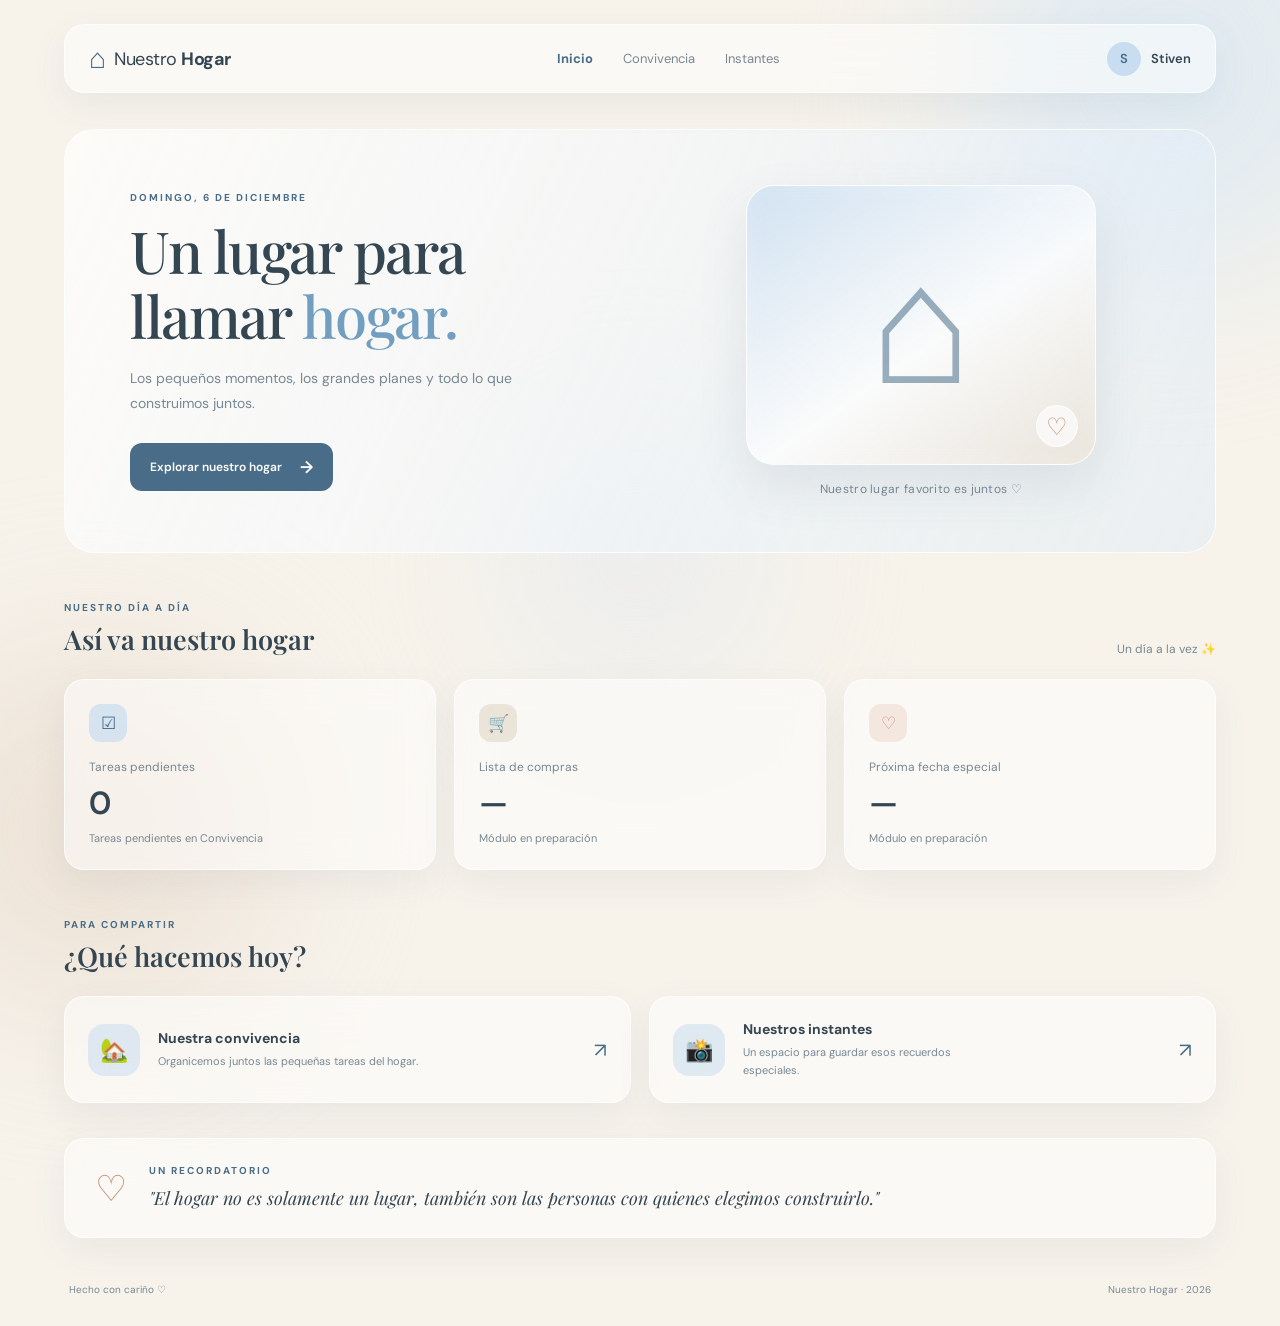
==== index.html @ 9d3fff22 "feat: crear portada y navegación compartida Agrega la página de inicio, estilos base y navegación co" ====
<!doctype html>
<html lang="es">
  <head>
    <meta charset="UTF-8" />
    <meta name="viewport" content="width=device-width, initial-scale=1.0" />
    <meta
      name="description"
      content="Nuestro Hogar: un espacio para organizar, compartir y recordar."
    />

    <title>Nuestro Hogar</title>

    <link rel="preconnect" href="https://fonts.googleapis.com" />
    <link rel="preconnect" href="https://fonts.gstatic.com" crossorigin />
    <link
      href="https://fonts.googleapis.com/css2?family=DM+Sans:wght@400;500;600;700&family=Playfair+Display:wght@500;600;700&display=swap"
      rel="stylesheet"
    />

    <link rel="stylesheet" href="styles/main.css" />
    <script src="scripts/app.js" defer></script>
    <script src="scripts/components.js" defer></script>
  </head>

  <body>
    <div class="background-decoration decoration-one"></div>
    <div class="background-decoration decoration-two"></div>
    <div class="background-decoration decoration-three"></div>

    <div class="app-container">
      <!-- Navegación principal -->
      <div id="site-header"></div>

      <main>
        <!-- Presentación principal con acceso directo al módulo de convivencia. -->
        <section class="welcome-section">
          <div class="welcome-content">
            <span class="eyebrow" id="current-date">NUESTRO ESPACIO</span>

            <h1>Un lugar para<br />llamar <span>hogar.</span></h1>

            <p>
              Los pequeños momentos, los grandes planes y todo lo que
              construimos juntos.
            </p>

            <a href="pages/convivencia.html" class="primary-button">
              Explorar nuestro hogar <span>→</span>
            </a>
          </div>

          <div class="welcome-decoration">
            <div class="home-illustration-frame">
              <span class="home-illustration" aria-hidden="true">⌂</span>
              <div class="photo-heart">♡</div>
            </div>

            <span class="decoration-caption">
              Nuestro lugar favorito es juntos ♡
            </span>
          </div>
        </section>
        <!-- Resumen rápido: las tareas usan datos guardados y los otros módulos aún están pendientes. -->
        <section class="section-block">
          <div class="section-heading">
            <div>
              <span class="eyebrow">NUESTRO DÍA A DÍA</span>
              <h2>Así va nuestro hogar</h2>
            </div>
            <span class="section-note">Un día a la vez ✨</span>
          </div>

          <div class="summary-grid">
            <article class="summary-card glass">
              <div class="card-icon blue-icon">☑</div>
              <span class="card-label">Tareas pendientes</span>
              <strong class="card-number" id="pending-tasks-count" aria-live="polite">0</strong>
              <span class="card-description" id="pending-tasks-description">Tareas pendientes en Convivencia</span>
            </article>

            <article class="summary-card glass">
              <div class="card-icon beige-icon">🛒</div>
              <span class="card-label">Lista de compras</span>
              <strong class="card-number">—</strong>
              <span class="card-description">Módulo en preparación</span>
            </article>

            <article class="summary-card glass">
              <div class="card-icon peach-icon">♡</div>
              <span class="card-label">Próxima fecha especial</span>
              <strong class="card-number">—</strong>
              <span class="card-description">Módulo en preparación</span>
            </article>
          </div>
        </section>

        <!-- Atajos para entrar a los dos módulos disponibles en esta versión. -->
        <section class="section-block">
          <div class="section-heading">
            <div>
              <span class="eyebrow">PARA COMPARTIR</span>
              <h2>¿Qué hacemos hoy?</h2>
            </div>
          </div>

          <div class="quick-access-grid">
            <a href="pages/convivencia.html" class="quick-card glass">
              <div class="quick-card-icon">🏡</div>
              <div>
                <h3>Nuestra convivencia</h3>
                <p>Organicemos juntos las pequeñas tareas del hogar.</p>
              </div>
              <span class="card-arrow">↗</span>
            </a>

            <a href="pages/instantes.html" class="quick-card glass">
              <div class="quick-card-icon">📸</div>
              <div>
                <h3>Nuestros instantes</h3>
                <p>Un espacio para guardar esos recuerdos especiales.</p>
              </div>
              <span class="card-arrow">↗</span>
            </a>
          </div>
        </section>

        <!-- Cierre visual de la portada con una frase relacionada con el propósito del proyecto. -->
        <section class="message-card glass">
          <span class="message-heart">♡</span>
          <div>
            <span class="eyebrow">UN RECORDATORIO</span>
            <p>
              "El hogar no es solamente un lugar, también son las personas con
              quienes elegimos construirlo."
            </p>
          </div>
        </section>
      </main>

      <footer class="footer">
        <span>Hecho con cariño ♡</span>
        <span>Nuestro Hogar · 2026</span>
      </footer>
    </div>
  </body>
</html>
---- styles/main.css ----
/* 1. VARIABLES E IDENTIDAD VISUAL */

:root {
    /* Variables compartidas para mantener una paleta consistente en todos los módulos. */
    --cream: #F7F3EB;
    --beige: #E8DFD2;
    --blue-light: #C8DDF0;
    --blue-medium: #91B9D8;
    --blue-dark: #496D89;
    --terracotta: #C98F79;

    --text-main: #354653;
    --text-soft: #788894;
    --white-glass: rgba(255, 255, 255, 0.48);
    --border-glass: rgba(255, 255, 255, 0.68);

    --shadow-soft: 0 12px 35px rgba(77, 105, 127, 0.08);
}

/* 2. CONFIGURACIÓN GENERAL */

* {
    margin: 0;
    padding: 0;
    box-sizing: border-box;
}

body {
    min-height: 100vh;
    background: var(--cream);
    color: var(--text-main);
    font-family: 'DM Sans', sans-serif;
    overflow-x: hidden;
    position: relative;
}

a {
    text-decoration: none;
    color: inherit;
}

button, a {
    -webkit-tap-highlight-color: transparent;
}

/* 3. FONDO Y DECORACIONES */

.background-decoration {
    /* Las manchas decorativas quedan detrás del contenido y no bloquean clics. */
    position: fixed;
    border-radius: 50%;
    filter: blur(80px);
    opacity: 0.65;
    z-index: -1;
    pointer-events: none;
}

.decoration-one {
    width: 420px;
    height: 420px;
    background: #D6E7F5;
    top: -140px;
    right: -100px;
}

.decoration-two {
    width: 380px;
    height: 380px;
    background: #E9DCCE;
    bottom: -120px;
    left: -100px;
}

.decoration-three {
    width: 250px;
    height: 250px;
    background: #E4EAF0;
    top: 48%;
    left: 40%;
}

/* 4. EFECTO GLASSMORPHISM */

.glass {
    /* Estilo translúcido reutilizado en tarjetas y navegación. */
    background: var(--white-glass);
    border: 1px solid var(--border-glass);
    backdrop-filter: blur(18px);
    -webkit-backdrop-filter: blur(18px);
    box-shadow: var(--shadow-soft);
}

/* 5. CONTENEDOR Y NAVEGACIÓN */

.app-container {
    width: min(1160px, 90%);
    margin: 0 auto;
}

.topbar {
    /* Flex mantiene marca, enlaces y perfil alineados en pantallas amplias. */
    margin-top: 24px;
    padding: 15px 24px;
    border-radius: 20px;

    display: flex;
    align-items: center;
    justify-content: space-between;
    gap: 24px;
}

.brand {
    display: flex;
    align-items: center;
    gap: 9px;
    font-size: 18px;
    letter-spacing: -0.5px;
}

.brand strong {
    font-weight: 700;
}

.brand-icon {
    font-size: 28px;
    color: var(--blue-dark);
}

.main-navigation {
    display: flex;
    align-items: center;
    gap: 30px;
}

.nav-link {
    font-size: 13px;
    color: var(--text-soft);
    transition: color 0.2s ease;
}

.nav-link:hover,
.nav-link.active {
    color: var(--blue-dark);
    font-weight: 700;
}

.profile {
    display: flex;
    align-items: center;
    gap: 10px;
    font-size: 13px;
    font-weight: 600;
}

.profile-avatar {
    width: 34px;
    height: 34px;
    display: grid;
    place-items: center;
    background: var(--blue-light);
    color: var(--blue-dark);
    border-radius: 50%;
}

/* 6. BIENVENIDA */

.welcome-section {
    min-height: 360px;
    margin-top: 36px;
    padding: 55px 65px;
    border-radius: 30px;
    background: linear-gradient(
        115deg,
        rgba(255,255,255,0.70),
        rgba(221,235,247,0.48)
    );
    border: 1px solid rgba(255,255,255,0.8);

    display: flex;
    align-items: center;
    justify-content: space-between;
    overflow: hidden;
}

.eyebrow {
    display: block;
    color: var(--blue-dark);
    font-size: 10px;
    font-weight: 700;
    letter-spacing: 2px;
    margin-bottom: 14px;
}

.welcome-content h1 {
    font-family: 'Playfair Display', serif;
    font-size: clamp(40px, 5vw, 58px);
    line-height: 1.12;
    font-weight: 500;
    letter-spacing: -1.5px;
}

.welcome-content h1 span {
    color: #729EC0;
}

.welcome-content p {
    max-width: 390px;
    margin-top: 18px;
    line-height: 1.8;
    font-size: 14px;
    color: var(--text-soft);
}

.primary-button {
    display: inline-flex;
    align-items: center;
    gap: 18px;
    margin-top: 27px;
    padding: 13px 20px;
    background: var(--blue-dark);
    color: white;
    border-radius: 12px;
    font-size: 12px;
    font-weight: 600;
    transition: transform 0.2s, background 0.2s;
}

.primary-button:hover {
    background: #385A75;
    transform: translateY(-2px);
}

.primary-button span {
    font-size: 17px;
}

/* 6. ILUSTRACIÓN DE BIENVENIDA */

.welcome-decoration {
    width: 42%;
    display: flex;
    flex-direction: column;
    align-items: center;
    gap: 16px;
    margin-right: 15px;
    flex-shrink: 0;
}

.home-illustration-frame {
    width: 100%;
    max-width: 350px;
    height: 280px;
    position: relative;
    overflow: hidden;
    border-radius: 28px;

    border: 1px solid rgba(255, 255, 255, 0.85);
    background: linear-gradient(
        145deg,
        rgba(200, 221, 240, 0.8),
        rgba(255, 255, 255, 0.65) 55%,
        rgba(232, 223, 210, 0.75)
    );

    box-shadow:
        0 20px 50px rgba(75, 105, 130, 0.12),
        inset 0 0 20px rgba(255, 255, 255, 0.2);
}

.home-illustration {
    display: grid;
    width: 100%;
    height: 100%;
    place-items: center;
    color: rgba(73, 109, 137, 0.55);
    font-size: clamp(110px, 18vw, 170px);
    line-height: 1;
}

.photo-heart {
    position: absolute;
    right: 17px;
    bottom: 17px;
    width: 42px;
    height: 42px;

    display: grid;
    place-items: center;

    background: rgba(255, 255, 255, 0.65);
    backdrop-filter: blur(12px);
    -webkit-backdrop-filter: blur(12px);

    border: 1px solid rgba(255, 255, 255, 0.8);
    border-radius: 50%;

    color: var(--terracotta);
    font-size: 24px;
}

.decoration-caption {
    color: var(--text-soft);
    font-size: 12px;
    letter-spacing: 0.3px;
    text-align: center;
}

/* 7. SECCIONES Y TÍTULOS */

.section-block {
    margin-top: 48px;
}

.section-heading {
    display: flex;
    align-items: end;
    justify-content: space-between;
    margin-bottom: 22px;
}

.section-heading .eyebrow {
    margin-bottom: 7px;
}

.section-heading h2 {
    font-family: 'Playfair Display', serif;
    font-size: 27px;
    font-weight: 600;
}

.section-note {
    color: var(--text-soft);
    font-size: 12px;
}

/* 8. TARJETAS DE RESUMEN */

.summary-grid {
    display: grid;
    grid-template-columns: repeat(3, 1fr);
    gap: 18px;
}

.summary-card {
    padding: 24px;
    border-radius: 20px;
    display: flex;
    flex-direction: column;
    transition: transform 0.25s ease;
}

.summary-card:hover,
.quick-card:hover {
    transform: translateY(-4px);
}

.card-icon {
    width: 38px;
    height: 38px;
    border-radius: 12px;
    display: grid;
    place-items: center;
    margin-bottom: 17px;
    font-size: 17px;
}

.blue-icon {
    background: rgba(200,221,240,0.7);
    color: var(--blue-dark);
}

.beige-icon {
    background: rgba(232,223,210,0.8);
}

.peach-icon {
    background: rgba(201,143,121,0.17);
    color: var(--terracotta);
}

.card-label {
    color: var(--text-soft);
    font-size: 12px;
}

.card-number {
    font-size: 32px;
    margin: 7px 0;
    font-weight: 600;
}

.card-description {
    color: var(--text-soft);
    font-size: 11px;
}

/* 9. ACCESOS RÁPIDOS */

.quick-access-grid {
    display: grid;
    grid-template-columns: repeat(2, 1fr);
    gap: 18px;
}

.quick-card {
    position: relative;
    display: flex;
    align-items: center;
    gap: 18px;
    padding: 23px;
    border-radius: 20px;
    transition: transform 0.25s ease;
}

.quick-card-icon {
    min-width: 52px;
    height: 52px;
    border-radius: 16px;
    display: grid;
    place-items: center;
    background: rgba(200,221,240,0.55);
    font-size: 23px;
}

.quick-card h3 {
    font-size: 14px;
    margin-bottom: 6px;
}

.quick-card p {
    color: var(--text-soft);
    font-size: 11px;
    line-height: 1.6;
    max-width: 260px;
}

.card-arrow {
    margin-left: auto;
    color: var(--blue-dark);
    font-size: 20px;
}

/* 10. MENSAJE ESPECIAL */
.message-card {
    margin-top: 35px;
    padding: 25px 30px;
    border-radius: 20px;
    display: flex;
    align-items: center;
    gap: 22px;
}

.message-heart {
    font-size: 36px;
    color: var(--terracotta);
}

.message-card .eyebrow {
    margin-bottom: 8px;
}

.message-card p {
    font-family: 'Playfair Display', serif;
    font-size: 18px;
    font-style: italic;
    line-height: 1.5;
    color: var(--text-main);
}

/* 11. PIE DE PÁGINA */

.footer {
    display: flex;
    justify-content: space-between;
    padding: 30px 5px;
    margin-top: 15px;
    color: var(--text-soft);
    font-size: 10px;
}

/* 12. DISEÑO RESPONSIVE */

@media (max-width: 760px) {

    /* En pantallas estrechas los enlaces pasan a una fila propia bajo la marca. */
    .topbar {
        flex-wrap: wrap;
        padding: 15px;
    }

    .main-navigation {
        order: 3;
        width: 100%;
        justify-content: center;
        gap: 22px;
        padding-top: 12px;
        border-top: 1px solid rgba(255,255,255,0.5);
    }

    .welcome-section {
        padding: 38px 28px;
    }

    .summary-grid {
        grid-template-columns: repeat(2, 1fr);
    }

    .quick-access-grid {
        grid-template-columns: 1fr;
    }
}

@media (max-width: 480px) {

    .app-container {
        width: 92%;
    }

    .welcome-section {
        min-height: auto;
        padding: 35px 23px;
    }

    .welcome-content h1 {
        font-size: 42px;
    }

    .summary-grid {
        grid-template-columns: 1fr;
    }

    .section-heading h2 {
        font-size: 23px;
    }

    .section-note {
        display: none;
    }

    .message-card {
        padding: 20px;
        align-items: flex-start;
    }

    .message-card p {
        font-size: 16px;
    }

    .footer {
        gap: 12px;
        flex-wrap: wrap;
    }
}
@media (max-width: 760px) {
    .welcome-section {
        flex-direction: column;
        align-items: flex-start;
        gap: 30px;
    }

    .welcome-decoration {
        width: 100%;
        margin: 0;
    }

    .home-illustration-frame {
        max-width: 100%;
        height: 260px;
    }
}

/* 13. MÓDULO: CONVIVENCIA */

.module-header {
    margin-top: 55px;
    display: flex;
    justify-content: space-between;
    align-items: center;
    gap: 25px;
}

.module-header h1 {
    max-width: 650px;
    font-family: 'Playfair Display', serif;
    font-size: clamp(34px, 4vw, 46px);
    line-height: 1.2;
    font-weight: 600;
}

.module-header h1 span {
    color: #729EC0;
}

.module-header p {
    margin-top: 13px;
    color: var(--text-soft);
    font-size: 14px;
    line-height: 1.7;
    max-width: 560px;
}

.module-decoration {
    width: 105px;
    height: 105px;
    flex-shrink: 0;
    display: grid;
    place-items: center;
    border-radius: 50%;
    background: rgba(255,255,255,0.5);
    border: 1px solid rgba(255,255,255,0.8);
    color: var(--terracotta);
    font-size: 48px;
    box-shadow: var(--shadow-soft);
}

/* Indicadores */

.task-stats {
    margin-top: 32px;
    display: grid;
    grid-template-columns: repeat(3, 1fr);
    gap: 18px;
}

.stat-card {
    padding: 20px 22px;
    border-radius: 19px;
    display: flex;
    align-items: center;
    gap: 15px;
}

.stat-icon {
    width: 43px;
    height: 43px;
    display: grid;
    place-items: center;
    border-radius: 14px;
    background: rgba(200,221,240,0.55);
    font-size: 20px;
}

.stat-card > div {
    display: flex;
    flex-direction: column;
    gap: 4px;
}

.stat-label {
    font-size: 11px;
    color: var(--text-soft);
}

.stat-card strong {
    font-size: 25px;
}

/* Equilibrio */

.balance-grid {
    display: grid;
    grid-template-columns: repeat(2, 1fr);
    gap: 18px;
}

.balance-card {
    padding: 19px 22px;
    border-radius: 18px;
    display: flex;
    align-items: center;
    gap: 14px;
}

.balance-avatar {
    width: 43px;
    height: 43px;
    display: grid;
    place-items: center;
    border-radius: 50%;
    background: var(--blue-light);
    color: var(--blue-dark);
    font-weight: 700;
}

.ana-avatar {
    background: #F1DED6;
    color: #AD7866;
}

.balance-info {
    display: flex;
    flex-direction: column;
    gap: 5px;
}

.balance-info span {
    font-size: 12px;
    color: var(--text-soft);
}

.balance-info strong {
    font-size: 16px;
}

.balance-note {
    margin-top: 12px;
    font-size: 11px;
    color: var(--text-soft);
}

/* Distribución del módulo */

.task-layout {
    /* El formulario queda al lado de la lista; el breakpoint lo apila en tabletas. */
    display: grid;
    grid-template-columns: 330px minmax(0, 1fr);
    align-items: start;
    gap: 20px;
}

.task-form-card,
.task-list-card {
    padding: 25px;
    border-radius: 22px;
}

.task-form-card h3,
.task-list-card h3 {
    font-size: 16px;
    font-weight: 700;
}

.form-description {
    margin-top: 7px;
    margin-bottom: 23px;
    color: var(--text-soft);
    font-size: 11px;
    line-height: 1.6;
}

.form-group {
    margin-bottom: 17px;
}

.form-group label {
    display: block;
    margin-bottom: 8px;
    color: var(--text-main);
    font-size: 12px;
    font-weight: 600;
}

.form-group input,
.form-group select,
.task-filter {
    width: 100%;
    padding: 12px;
    border: 1px solid rgba(130,155,175,0.22);
    border-radius: 11px;
    background: rgba(255,255,255,0.58);
    color: var(--text-main);
    font-family: inherit;
    font-size: 12px;
    outline: none;
    transition: border-color 0.2s, box-shadow 0.2s;
}

.form-group input:focus,
.form-group select:focus,
.task-filter:focus {
    border-color: var(--blue-medium);
    box-shadow: 0 0 0 3px rgba(145,185,216,0.15);
}

.form-submit {
    width: 100%;
    justify-content: center;
    cursor: pointer;
    border: none;
    font-family: inherit;
}

.task-list-heading {
    display: flex;
    justify-content: space-between;
    align-items: center;
    gap: 15px;
    margin-bottom: 20px;
}

.task-list-heading span {
    display: block;
    margin-top: 6px;
    font-size: 11px;
    color: var(--text-soft);
}

.task-filter {
    width: auto;
    min-width: 125px;
    padding: 9px;
}

.task-list {
    display: flex;
    flex-direction: column;
    gap: 11px;
}

/* Elementos individuales de la lista */

.task-item {
    display: flex;
    align-items: center;
    gap: 12px;
    padding: 15px;
    border: 1px solid rgba(255,255,255,0.75);
    background: rgba(255,255,255,0.35);
    border-radius: 15px;
    transition: background 0.2s;
}

.task-item:hover {
    background: rgba(255,255,255,0.65);
}

.task-check {
    width: 19px;
    height: 19px;
    flex-shrink: 0;
    accent-color: var(--blue-dark);
    cursor: pointer;
}

.task-details {
    min-width: 0;
    flex: 1;
}

.task-details h4 {
    font-size: 12px;
    font-weight: 600;
    overflow-wrap: anywhere;
}

.task-details p {
    margin-top: 5px;
    color: var(--text-soft);
    font-size: 10px;
}

.task-points {
    white-space: nowrap;
    font-size: 11px;
    font-weight: 700;
    color: var(--blue-dark);
}

.task-delete {
    border: none;
    background: transparent;
    color: #B77D69;
    font-size: 17px;
    cursor: pointer;
    padding: 5px;
}

.task-completed .task-details h4 {
    text-decoration: line-through;
    color: var(--text-soft);
}

.task-completed {
    opacity: 0.72;
}

/* Estado vacío */

.empty-state {
    min-height: 230px;
    display: flex;
    flex-direction: column;
    justify-content: center;
    align-items: center;
    text-align: center;
    padding: 25px;
}

.empty-state > span {
    font-size: 35px;
    margin-bottom: 12px;
}

.empty-state h3 {
    font-family: 'Playfair Display', serif;
    font-size: 20px;
}

.empty-state p {
    max-width: 250px;
    margin-top: 8px;
    font-size: 11px;
    color: var(--text-soft);
    line-height: 1.7;
}

/* Ruleta futura */

.roulette-card {
    margin-top: 35px;
    margin-bottom: 20px;
    padding: 24px;
    border-radius: 20px;
    display: flex;
    align-items: center;
    gap: 20px;
}

.roulette-icon {
    width: 55px;
    height: 55px;
    flex-shrink: 0;
    display: grid;
    place-items: center;
    background: rgba(200,221,240,0.55);
    border-radius: 16px;
    font-size: 26px;
}

.roulette-card .eyebrow {
    margin-bottom: 6px;
}

.roulette-card h2 {
    font-family: 'Playfair Display', serif;
    font-size: 22px;
}

.roulette-card p {
    margin-top: 5px;
    font-size: 11px;
    color: var(--text-soft);
    line-height: 1.6;
}

.coming-soon {
    margin-left: auto;
    padding: 8px 11px;
    border-radius: 20px;
    background: rgba(200,221,240,0.5);
    color: var(--blue-dark);
    font-size: 9px;
    font-weight: 700;
    white-space: nowrap;
}

/* Adaptación a dispositivos */

@media (max-width: 900px) {
    .task-layout {
        grid-template-columns: 1fr;
    }

    .task-form-card {
        max-width: none;
    }
}

@media (max-width: 760px) {
    .module-header {
        margin-top: 35px;
    }

    .module-decoration {
        width: 75px;
        height: 75px;
        font-size: 35px;
    }

    .task-stats {
        grid-template-columns: 1fr;
    }

    .roulette-card {
        flex-wrap: wrap;
    }

    .coming-soon {
        margin-left: 0;
    }
}

@media (max-width: 480px) {
    .module-header {
        align-items: flex-start;
    }

    .module-decoration {
        display: none;
    }

    .balance-grid {
        grid-template-columns: 1fr;
    }

    .task-form-card,
    .task-list-card {
        padding: 18px;
    }

    .task-list-heading {
        align-items: flex-start;
        flex-direction: column;
    }

    .task-filter {
        width: 100%;
    }

    .task-item {
        gap: 8px;
        padding: 11px;
    }

    .task-points {
        font-size: 10px;
    }
}

/* 14. MÓDULO: NUESTROS INSTANTES */

.moments-container {
    width: min(1100px, 92%);
    margin: 45px auto 70px;
}

.moments-header {
    display: flex;
    justify-content: space-between;
    align-items: center;
    gap: 25px;
    margin-bottom: 35px;
}

.moments-header h1 {
    color: var(--text-main);
    font-size: clamp(2rem, 5vw, 2.8rem);
    margin: 8px 0;
}

.moments-header h1 span {
    color: var(--blue-medium);
}

.moments-header p {
    color: var(--text-soft);
    margin: 0;
}

.moments-container .eyebrow {
    font-size: 0.72rem;
}

.moments-counter {
    min-width: 125px;
    padding: 18px 22px;
    text-align: center;
    background: var(--white-glass);
    border: 1px solid var(--border-glass);
    border-radius: 18px;
    box-shadow: var(--shadow-soft);
}

.moments-counter span {
    display: block;
    color: var(--blue-dark);
    font-size: 2rem;
    font-weight: 700;
}

.moments-counter small {
    color: var(--text-soft);
}

.memory-intro {
    padding: 35px;
    margin-bottom: 40px;
    border-radius: 25px;
    background: linear-gradient(
        120deg,
        rgba(200, 221, 240, 0.65),
        rgba(255, 255, 255, 0.65)
    );
    border: 1px solid var(--border-glass);
}

.memory-intro h2 {
    margin: 8px 0;
    color: var(--text-main);
}

.memory-intro p {
    max-width: 600px;
    color: var(--text-soft);
    line-height: 1.6;
    margin-bottom: 0;
}

.intro-icon {
    font-size: 1.8rem;
    color: var(--blue-dark);
}

.moments-container .section-heading {
    align-items: center;
    margin-bottom: 20px;
}

.moments-container .section-heading h2 {
    margin: 7px 0 0;
    color: var(--text-main);
}

.memory-form-section {
    padding: 28px;
    margin-bottom: 50px;
    border-radius: 22px;
    background: var(--white-glass);
    border: 1px solid var(--border-glass);
    box-shadow: var(--shadow-soft);
}

.memory-form {
    /* La foto y los campos comparten el espacio antes de apilarse en móvil. */
    display: grid;
    grid-template-columns: 0.9fr 1.1fr;
    gap: 30px;
    margin-top: 25px;
}

.photo-upload-area {
    display: flex;
    flex-direction: column;
    gap: 12px;
}

.photo-upload-label {
    min-height: 250px;
    padding: 25px;
    display: flex;
    flex-direction: column;
    justify-content: center;
    align-items: center;
    gap: 10px;
    text-align: center;
    cursor: pointer;
    border: 2px dashed var(--blue-medium);
    border-radius: 18px;
    background: rgba(200, 221, 240, 0.15);
    color: var(--text-main);
    transition: background 0.2s, transform 0.2s;
}

.photo-upload-label:hover {
    background: rgba(200, 221, 240, 0.35);
    transform: translateY(-2px);
}

.upload-icon {
    font-size: 2.5rem;
    color: var(--blue-dark);
}

.photo-upload-label small {
    color: var(--text-soft);
}

#memoryPhoto {
    /* Mantengo el input accesible por teclado sin mostrar el control nativo. */
    position: absolute;
    width: 1px;
    height: 1px;
    padding: 0;
    margin: -1px;
    overflow: hidden;
    clip: rect(0, 0, 0, 0);
    white-space: nowrap;
    border: 0;
}

.photo-upload-area:focus-within .photo-upload-label {
    outline: 3px solid var(--blue-dark);
    outline-offset: 3px;
}

.photo-preview {
    text-align: center;
}

.photo-preview img {
    width: 100%;
    max-height: 260px;
    object-fit: contain;
    border-radius: 14px;
    background: var(--beige);
}

.photo-preview button {
    margin-top: 10px;
    border: none;
    background: transparent;
    color: #a45e54;
    cursor: pointer;
}

.hidden {
    display: none !important;
}

.memory-fields {
    display: flex;
    flex-direction: column;
    gap: 10px;
}

.memory-fields label {
    margin-top: 5px;
    color: var(--text-main);
    font-size: 0.9rem;
    font-weight: 600;
}

.memory-fields input,
.memory-fields textarea {
    width: 100%;
    padding: 13px 15px;
    border: 1px solid rgba(145, 185, 216, 0.45);
    border-radius: 12px;
    outline: none;
    background: rgba(255, 255, 255, 0.7);
    color: var(--text-main);
    font: inherit;
    box-sizing: border-box;
}

.memory-fields input:focus,
.memory-fields textarea:focus {
    border-color: var(--blue-medium);
    box-shadow: 0 0 0 3px rgba(145, 185, 216, 0.15);
}

.memory-fields textarea {
    resize: vertical;
}

.memory-fields .primary-button {
    margin-top: 12px;
    padding: 14px 20px;
    border: none;
    border-radius: 12px;
    font: inherit;
    font-weight: 600;
    cursor: pointer;
}

.memory-gallery {
    display: grid;
    grid-template-columns: repeat(auto-fill, minmax(230px, 1fr));
    gap: 28px;
    align-items: start;
}

.memory-card {
    padding: 12px 12px 18px;
    background: #fffefa;
    border-radius: 5px;
    box-shadow: 0 8px 25px rgba(53, 70, 83, 0.12);
    transform: rotate(-1deg);
    transition: transform 0.25s, box-shadow 0.25s;
}

.memory-card:nth-child(even) {
    transform: rotate(1.5deg);
}

.memory-card:hover {
    transform: translateY(-6px) rotate(0);
    box-shadow: 0 15px 30px rgba(53, 70, 83, 0.16);
}

.memory-card img {
    width: 100%;
    height: 210px;
    object-fit: cover;
    display: block;
    background: var(--beige);
}

.memory-image-placeholder {
    /* Conserva el espacio de la foto cuando el archivo no se puede recuperar. */
    min-height: 210px;
    display: grid;
    place-items: center;
    padding: 16px;
    background: var(--beige);
    color: var(--text-soft);
    text-align: center;
}

.memory-card-content {
    padding: 15px 5px 0;
}

.memory-card h3 {
    margin: 0 0 7px;
    color: var(--text-main);
    font-family: Georgia, serif;
    font-size: 1.15rem;
}

.memory-card p {
    color: var(--text-soft);
    font-size: 0.88rem;
    line-height: 1.5;
    margin: 0 0 12px;
    overflow-wrap: anywhere;
}

.memory-date {
    color: var(--blue-dark);
    font-size: 0.76rem;
}

.delete-memory {
    display: block;
    margin: 12px 0 0 auto;
    padding: 7px 11px;
    border: none;
    border-radius: 8px;
    background: rgba(201, 143, 121, 0.13);
    color: #a45e54;
    cursor: pointer;
}

.delete-memory:hover {
    background: rgba(201, 143, 121, 0.25);
}

.gallery-empty {
    grid-column: 1 / -1;
    padding: 55px 20px;
    text-align: center;
    border: 1px dashed var(--blue-medium);
    border-radius: 20px;
    color: var(--text-soft);
}

.gallery-empty span {
    font-size: 2.5rem;
    color: var(--blue-medium);
}

.gallery-empty h3 {
    color: var(--text-main);
}

@media (max-width: 700px) {
    /* La pantalla de recuerdos pasa a una sola columna en móviles. */
    .moments-header {
        align-items: flex-start;
        flex-direction: column;
    }

    .memory-form {
        grid-template-columns: 1fr;
    }

    .memory-form-section {
        padding: 20px;
    }

    .memory-intro {
        padding: 25px;
    }

    .memory-gallery {
        grid-template-columns: repeat(auto-fill, minmax(180px, 1fr));
        gap: 18px;
    }
}

@media (max-width: 420px) {
    .memory-gallery {
        grid-template-columns: 1fr;
    }
}
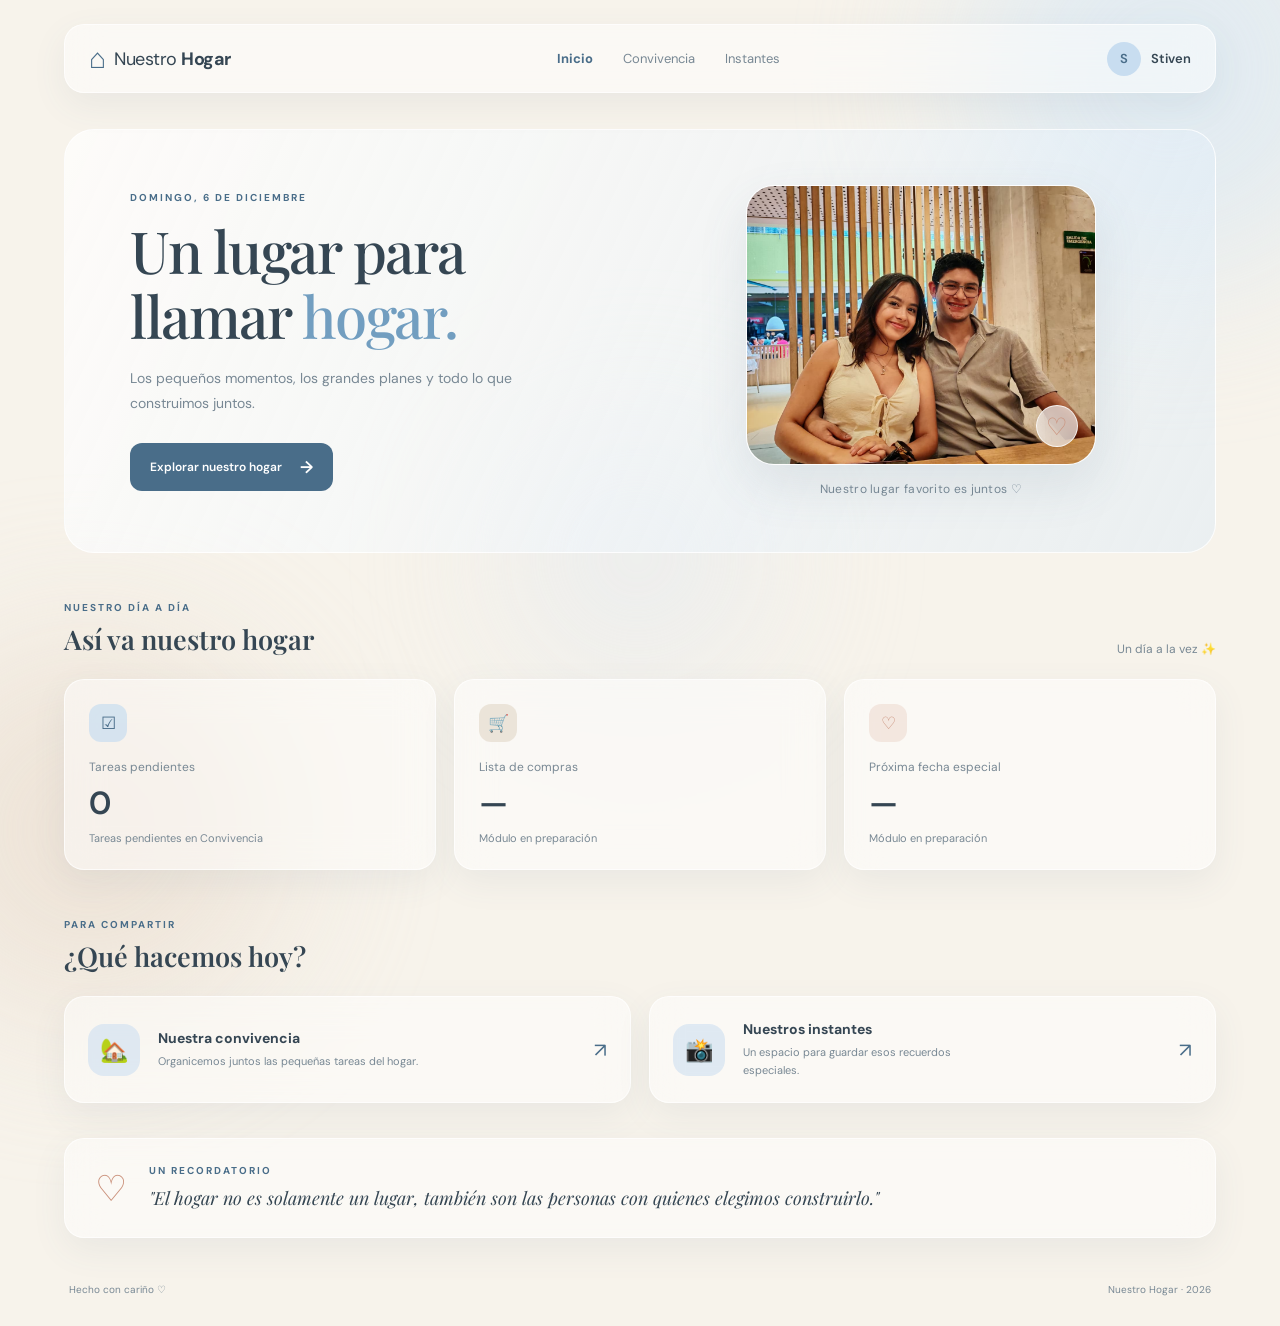
==== commit e1969d93: "feat: mostrar fotografía en la portada Restaura la fotografía en Inicio y actualiza la documentación" ====
--- a/index.html
+++ b/index.html
@@ -50,8 +50,12 @@
           </div>
 
           <div class="welcome-decoration">
-            <div class="home-illustration-frame">
-              <span class="home-illustration" aria-hidden="true">⌂</span>
+            <div class="couple-photo-frame">
+              <img
+                src="assets/images/foto-pareja.jpg"
+                alt="Stiven y Ana, construyendo nuestro hogar"
+                class="couple-photo"
+              />
               <div class="photo-heart">♡</div>
             </div>
 
--- a/styles/main.css
+++ b/styles/main.css
@@ -235,7 +235,7 @@
     font-size: 17px;
 }
 
-/* 6. ILUSTRACIÓN DE BIENVENIDA */
+/* 6. FOTOGRAFÍA DE LA PAREJA */
 
 .welcome-decoration {
     width: 42%;
@@ -247,7 +247,7 @@
     flex-shrink: 0;
 }
 
-.home-illustration-frame {
+.couple-photo-frame {
     width: 100%;
     max-width: 350px;
     height: 280px;
@@ -256,26 +256,24 @@
     border-radius: 28px;
 
     border: 1px solid rgba(255, 255, 255, 0.85);
-    background: linear-gradient(
-        145deg,
-        rgba(200, 221, 240, 0.8),
-        rgba(255, 255, 255, 0.65) 55%,
-        rgba(232, 223, 210, 0.75)
-    );
+    background: rgba(255, 255, 255, 0.35);
 
     box-shadow:
         0 20px 50px rgba(75, 105, 130, 0.12),
         inset 0 0 20px rgba(255, 255, 255, 0.2);
 }
 
-.home-illustration {
-    display: grid;
+.couple-photo {
+    display: block;
     width: 100%;
     height: 100%;
-    place-items: center;
-    color: rgba(73, 109, 137, 0.55);
-    font-size: clamp(110px, 18vw, 170px);
-    line-height: 1;
+    object-fit: cover;
+    object-position: center;
+    transition: transform 0.5s ease;
+}
+
+.couple-photo-frame:hover .couple-photo {
+    transform: scale(1.04);
 }
 
 .photo-heart {
@@ -564,7 +562,7 @@
         margin: 0;
     }
 
-    .home-illustration-frame {
+    .couple-photo-frame {
         max-width: 100%;
         height: 260px;
     }
